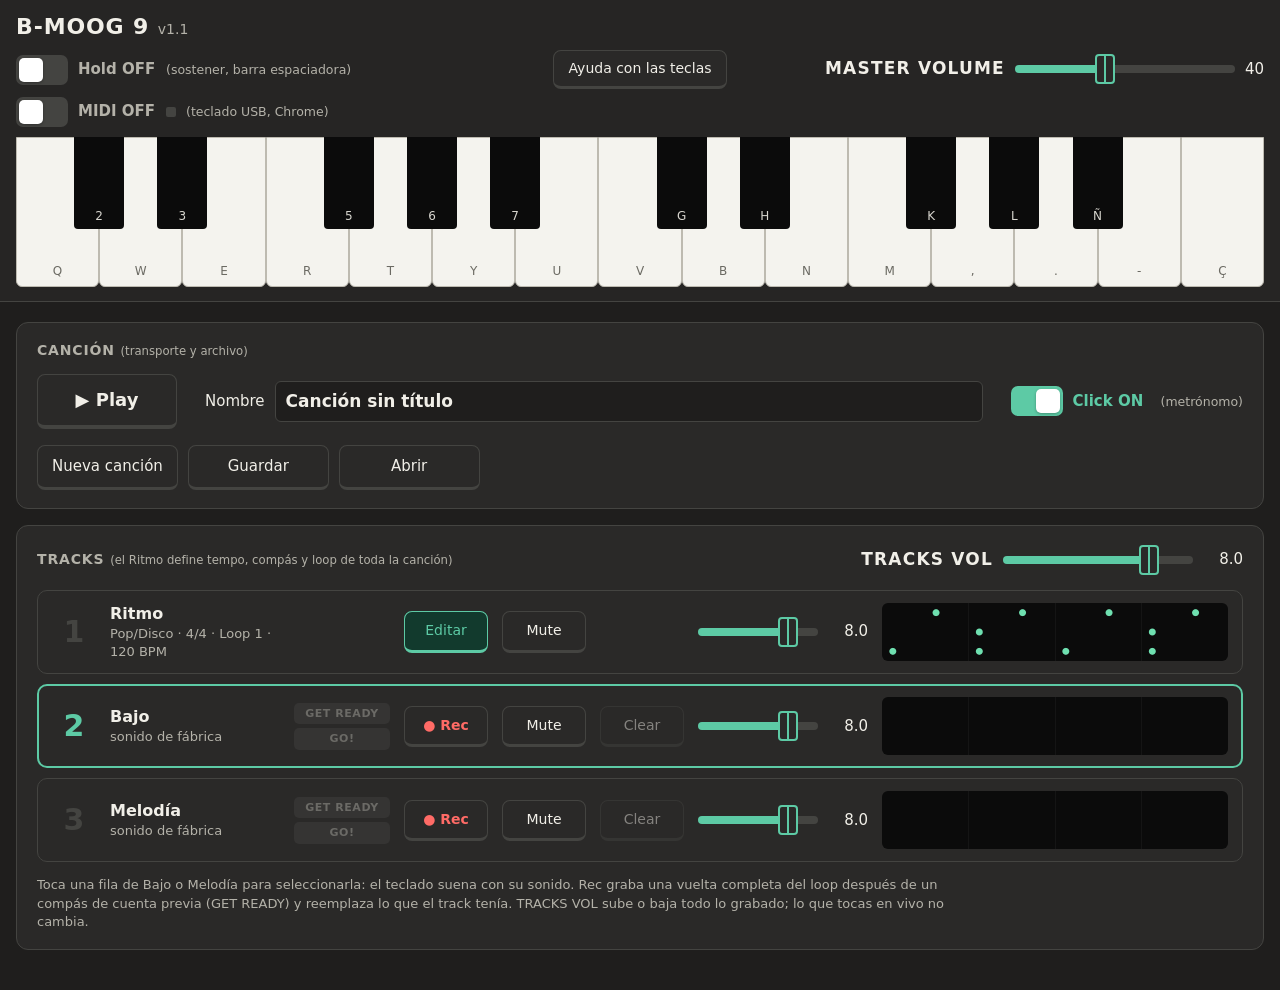
==== b-moog-9/index.html @ 2b8de935 "B-MOOG 9 versión 1.1: grabar una canción con ritmo, bajo y melodía Primer sinte con la arquitectura " ====
<!doctype html>
<html lang="es">
<head>
<meta charset="utf-8">
<meta name="viewport" content="width=device-width,initial-scale=1">
<title>B-MOOG 9</title>
<link rel="stylesheet" href="style.css">
<script type="module" src="main.js"></script>
</head>
<body>

<header class="top">
  <div class="wrap">
    <div class="toprow">
      <div class="tl">
        <h1>B-MOOG 9 <small>v1.1</small></h1>
        <div class="ctl">
          <button type="button" class="tgl" id="holdsw" role="switch" aria-checked="false" aria-label="Hold"><span class="knobdot"></span></button>
          <span class="rlab" id="holdlab">Hold OFF</span>
          <small>(sostener, barra espaciadora)</small>
        </div>
        <div class="ctl">
          <button type="button" class="tgl" id="midisw" role="switch" aria-checked="false" aria-label="MIDI"><span class="knobdot"></span></button>
          <span class="rlab" id="midilab">MIDI OFF</span>
          <i class="mled" id="mled"></i>
          <small id="midist">(teclado USB, Chrome)</small>
        </div>
      </div>
      <button type="button" class="helpbtn" id="helpbtn">Ayuda con las teclas</button>
      <label class="ctl vctl">
        <span class="mvl">MASTER VOLUME</span>
        <input type="range" id="master" min="0" max="100" step="1" value="40">
        <span class="kv" id="mastero">40</span>
      </label>
    </div>
    <div class="kb" id="kb"></div>
  </div>
</header>

<main class="wrap">

  <div class="pane" id="paneSong">
    <section class="sec">
      <h2>CANCIÓN <small>(transporte y archivo)</small></h2>
      <div class="transport">
        <button type="button" class="playbtn" data-play>&#9654; Play</button>
        <label class="songname">Nombre <input type="text" id="songname" maxlength="80" autocomplete="off"></label>
        <div class="ctl">
          <button type="button" class="tgl on" id="clicksw" role="switch" aria-checked="true" aria-label="Click"><span class="knobdot"></span></button>
          <span class="rlab on" id="clicklab">Click ON</span>
          <small>(metrónomo)</small>
        </div>
        <div class="files">
          <button type="button" id="newsong">Nueva canción</button>
          <button type="button" id="save">Guardar</button>
          <button type="button" id="open">Abrir</button>
        </div>
        <input type="file" id="openfile" accept=".json,application/json" hidden>
      </div>
    </section>

    <section class="sec">
      <div class="sechead">
        <h2>TRACKS <small>(el Ritmo define tempo, compás y loop de toda la canción)</small></h2>
        <label class="ctl">
          <span class="mvl">TRACKS VOL</span>
          <span class="mrange"><input type="range" id="tracksvol" min="0" max="10" step="0.1" value="8"><span class="kv" id="tracksvolo">8.0</span></span>
        </label>
      </div>
      <div class="tracks" id="tracks"></div>
      <p class="note">Toca una fila de Bajo o Melodía para seleccionarla: el teclado suena con su sonido. Rec graba una vuelta completa del loop después de un compás de cuenta previa (GET READY) y reemplaza lo que el track tenía. TRACKS VOL sube o baja todo lo grabado; lo que tocas en vivo no cambia.</p>
    </section>
  </div>

  <div class="pane" id="paneRhythm" hidden>
    <div class="panehead">
      <button type="button" id="back">&#8592; Volver a la canción</button>
      <div class="panename">Ritmo</div>
      <span class="sp"></span>
      <button type="button" class="playbtn" data-play>&#9654; Play</button>
    </div>
    <section class="sec">
      <h2>DRUM BOX <small>(caja de ritmos)</small></h2>
      <div class="dtop">
        <div id="tempoKnob"></div>
        <div id="meterSel"></div>
        <div id="loopSel"></div>
        <label class="dmast">
          <span class="mvl">DRUMS VOL</span>
          <span class="mrange"><input type="range" id="drumsvol" min="0" max="10" step="0.1" value="8"><span class="kv" id="drumsvolo">8.0</span></span>
        </label>
      </div>
      <div class="presets" id="presets"></div>
      <div class="dgrid" id="dgrid"></div>
      <p class="note">Toca un paso para encenderlo o apagarlo. El compás (Meter) y el Loop valen para toda la canción: si cambias el compás cuando Bajo o Melodía tienen notas, primero te pregunta.</p>
    </section>
  </div>

</main>

<div class="modal" id="help" hidden>
  <div class="mbox" role="dialog" aria-modal="true" aria-labelledby="helpt">
    <h2 id="helpt">Teclas del computador</h2>
    <table>
      <tr><td>Primera octava, blancas</td><td><kbd>Q</kbd><kbd>W</kbd><kbd>E</kbd><kbd>R</kbd><kbd>T</kbd><kbd>Y</kbd><kbd>U</kbd></td></tr>
      <tr><td>Primera octava, negras</td><td><kbd>2</kbd><kbd>3</kbd><kbd>5</kbd><kbd>6</kbd><kbd>7</kbd></td></tr>
      <tr><td>Segunda octava, blancas</td><td><kbd>V</kbd><kbd>B</kbd><kbd>N</kbd><kbd>M</kbd><kbd>,</kbd><kbd>.</kbd><kbd>-</kbd></td></tr>
      <tr><td>Segunda octava, negras</td><td><kbd>G</kbd><kbd>H</kbd><kbd>K</kbd><kbd>L</kbd><kbd>Ñ</kbd></td></tr>
      <tr><td>Último Do</td><td><kbd>Ç</kbd></td></tr>
      <tr><td>Hold (sostener)</td><td><kbd>Barra espaciadora</kbd></td></tr>
    </table>
    <p>Con Hold encendido, la tecla que tocas queda sonando hasta que la vuelves a tocar: sirve para afinar un sonido. Se pueden tocar acordes de hasta 8 notas.</p>
    <p><b>Teclado MIDI:</b> conecta el teclado por USB, abre esta página en Chrome y enciende MIDI. Con MIDI encendido, el teclado de la pantalla muestra las 61 teclas, tocar más fuerte suena más fuerte y el pedal sostiene. Si el teclado no responde, <a href="../pruebas/midi.html" target="_blank" rel="noopener">prueba la conexión</a>.</p>
    <div class="mbtns"><button type="button" id="helpx">Cerrar</button></div>
  </div>
</div>

<div class="modal" id="dialog" hidden>
  <div class="mbox" role="dialog" aria-modal="true" aria-labelledby="dlgt">
    <h2 id="dlgt"></h2>
    <p class="lead" id="dlgp"></p>
    <div class="mbtns" id="dlgb"></div>
  </div>
</div>

<div class="flash" id="flash" role="status" aria-live="polite" hidden></div>

</body>
</html>
---- b-moog-9/style.css ----
/* B-MOOG 9. Tonos oscuros forzados para todos, como el resto de Brymoog.
   Verde (--on) = encendido. Naranja solo para destacar dentro de las pantallas. */

:root {
  --bg: #1f1e1d;
  --bar: #262524;
  --card: #2a2928;
  --tx: #f1efe8;
  --mut: #b4b2a9;
  --bd: #444441;
  --on: #5dcaa5;
  --onbg: #123a2d;
  --hl: #ffab7a;
  --rec: #e5322d;
  --ready: #f08a24;
  --screen: #0b0b0b;
  --grid: rgba(255, 255, 255, 0.09);
  --grid2: rgba(255, 255, 255, 0.22);
  --note: #6fe0b0;
  color-scheme: dark;
}

* { box-sizing: border-box; }

body {
  margin: 0;
  background: var(--bg);
  color: var(--tx);
  font: 15px/1.4 system-ui, -apple-system, sans-serif;
}

[hidden] { display: none !important; }

.wrap {
  max-width: 1440px;
  margin: 0 auto;
  padding-left: max(16px, env(safe-area-inset-left, 0px));
  padding-right: max(16px, env(safe-area-inset-right, 0px));
}

h1 { font-size: 22px; font-weight: 600; letter-spacing: 0.04em; margin: 0; }
h1 small { font-size: 14px; font-weight: 400; color: var(--mut); letter-spacing: 0; }
small { color: var(--mut); }

/* Botones */

button {
  font: inherit;
  padding: 10px 14px;
  border-radius: 8px;
  border: 1px solid var(--bd);
  border-bottom-width: 3px;
  background: var(--card);
  color: var(--tx);
  cursor: pointer;
  text-align: center;
}
button.on { background: var(--onbg); border-color: var(--on); color: var(--on); }
button:disabled { opacity: 0.45; cursor: default; }
button:focus-visible, input:focus-visible, [tabindex]:focus-visible { outline: 2px solid var(--on); outline-offset: 2px; }

.playbtn {
  min-width: 140px;
  padding: 12px 18px;
  font-size: 18px;
  font-weight: 700;
  border-bottom-width: 4px;
}
.playbtn.on { border-bottom-width: 2px; transform: translateY(2px); }

/* Switches tipo iOS, con su estado escrito al lado */

.ctl { display: flex; align-items: center; gap: 10px; }
.tgl {
  position: relative;
  flex: none;
  width: 52px;
  height: 30px;
  padding: 0;
  border: 0;
  border-radius: 7px;
  background: var(--bd);
  transition: background 0.2s;
}
.tgl.on { background: var(--on); }
.knobdot {
  position: absolute;
  top: 3px;
  left: 3px;
  width: 24px;
  height: 24px;
  border-radius: 5px;
  background: #fff;
  box-shadow: 0 1px 3px rgba(0, 0, 0, 0.3);
  transition: transform 0.2s;
}
.tgl.on .knobdot { transform: translateX(22px); }
.rlab { min-width: 78px; font-weight: 600; color: var(--mut); }
.rlab.on { color: var(--on); }

.mled { flex: none; width: 10px; height: 10px; border-radius: 2px; background: var(--bd); }
.mled.on { background: var(--onbg); border: 1px solid var(--on); }
.mled.hit { background: var(--on); box-shadow: 0 0 8px var(--on); }

/* Sliders: control cuadrado y relleno verde hasta su posición (--p) */

input[type=range] {
  -webkit-appearance: none;
  appearance: none;
  width: 100%;
  height: 32px;
  margin: 0;
  background: transparent;
  cursor: pointer;
}
input[type=range]::-webkit-slider-runnable-track {
  height: 8px;
  border-radius: 4px;
  background: linear-gradient(to right, var(--on) var(--p, 0%), var(--bd) var(--p, 0%));
}
input[type=range]::-moz-range-track {
  height: 8px;
  border-radius: 4px;
  background: linear-gradient(to right, var(--on) var(--p, 0%), var(--bd) var(--p, 0%));
}
input[type=range]::-webkit-slider-thumb {
  -webkit-appearance: none;
  width: 20px;
  height: 30px;
  margin-top: -11px;
  border-radius: 4px;
  border: 2px solid var(--on);
  background: linear-gradient(to right, transparent 42%, var(--on) 42% 58%, transparent 58%), var(--card);
}
input[type=range]::-moz-range-thumb {
  width: 16px;
  height: 26px;
  border-radius: 4px;
  border: 2px solid var(--on);
  background: linear-gradient(to right, transparent 42%, var(--on) 42% 58%, transparent 58%), var(--card);
}

.mvl { font-size: 17px; font-weight: 700; letter-spacing: 0.07em; }
.mrange { display: grid; grid-template-columns: minmax(0, 1fr) 40px; align-items: center; gap: 10px; }
.kv { font-variant-numeric: tabular-nums; text-align: right; }

/* Barra superior: nombre, Hold y MIDI a la izquierda; ayuda al centro; MASTER VOLUME a la derecha */

.top {
  position: sticky;
  top: env(safe-area-inset-top, 0px);
  z-index: 20;
  background: var(--bar);
  border-bottom: 1px solid var(--bd);
  padding-block: 12px 14px;
}
.toprow {
  display: grid;
  grid-template-columns: 1fr auto 1fr;
  align-items: center;
  gap: 12px 28px;
  margin-bottom: 10px;
}
.toprow .tl { display: flex; flex-wrap: wrap; align-items: center; gap: 12px 28px; }
.toprow .vctl { justify-self: end; }
.toprow .vctl input { width: 220px; }
.helpbtn { padding: 8px 14px; font-size: 14px; }
@media (max-width: 900px) {
  .toprow { grid-template-columns: 1fr auto; }
  .toprow .vctl { grid-column: 1 / -1; justify-self: start; }
}

/* Teclado: teclas blancas reales que se pintan completas de verde al sonar */

.kb { position: relative; height: 150px; user-select: none; -webkit-user-select: none; touch-action: none; }
.w, .b {
  position: absolute;
  top: 0;
  display: flex;
  align-items: flex-end;
  justify-content: center;
  font-size: 12px;
  cursor: pointer;
}
.w {
  height: 150px;
  padding-bottom: 6px;
  border: 1px solid #bdbab0;
  border-radius: 0 0 6px 6px;
  background: #f4f3ee;
  color: #6b6a63;
}
.b {
  z-index: 2;
  height: 92px;
  padding-bottom: 4px;
  border-radius: 0 0 4px 4px;
  background: #0b0b0b;
  color: #d8d6cf;
}
.w.cur { background: #5dcaa5; color: #0b2a20; border-color: #3fb58c; }
.b.cur { background: #3fb58c; color: #0b2a20; }

/* Pantallas y secciones */

main { display: block; padding-block: 20px 40px; }
.pane { display: flex; flex-direction: column; gap: 16px; }
.sec { background: var(--card); border: 1px solid var(--bd); border-radius: 12px; padding: 18px 20px; min-width: 0; }
.sec h2 { font-size: 14px; font-weight: 600; letter-spacing: 0.06em; margin: 0 0 14px; color: var(--mut); }
.sec h2 small { font-weight: 400; letter-spacing: 0; }
.note { font-size: 13px; color: var(--mut); margin: 14px 0 0; max-width: 110ch; }

.transport { display: flex; flex-wrap: wrap; align-items: center; gap: 16px 28px; }
.songname { display: flex; align-items: center; gap: 10px; flex: 1 1 260px; }
.songname input {
  flex: 1;
  min-width: 0;
  font: inherit;
  font-size: 17px;
  font-weight: 600;
  padding: 8px 10px;
  border: 1px solid var(--bd);
  border-radius: 6px;
  background: var(--bg);
  color: var(--tx);
}
.files { display: grid; grid-template-columns: repeat(3, minmax(0, 1fr)); gap: 10px; }
.files button { white-space: nowrap; }

.sechead { display: flex; flex-wrap: wrap; align-items: center; justify-content: space-between; gap: 12px 24px; margin-bottom: 14px; }
.sechead h2 { margin: 0; }
.sechead .ctl .mrange { width: 240px; }

/* Tracks */

.tracks { display: flex; flex-direction: column; gap: 10px; }
.lrow {
  display: grid;
  grid-template-columns: 44px 170px 96px repeat(3, 84px) 170px minmax(0, 1fr);
  align-items: center;
  gap: 14px;
  padding: 12px 14px;
  border: 1px solid var(--bd);
  border-radius: 10px;
  background: var(--card);
}
.lrow.pick { cursor: pointer; }
.lrow.sel { border: 2px solid var(--on); padding: 11px 13px; }
.lnum { font-size: 30px; font-weight: 700; color: var(--bd); text-align: center; }
.lrow.sel .lnum { color: var(--on); }
.lname { font-size: 16px; font-weight: 600; }
.lname small { display: block; font-size: 13px; font-weight: 400; }
.lrow button { padding: 9px 10px; font-size: 14px; }
.lrow .recb { color: #ff6b66; font-weight: 700; }
.lrow .recb.on { background: var(--rec); color: #fff; border-color: var(--rec); }
.lrow .muteb.on { background: #4a4a48; color: var(--tx); border-color: var(--bd); }
.lamps { display: flex; flex-direction: column; gap: 4px; }
.lamp {
  padding: 3px 8px;
  border-radius: 5px;
  font-size: 11px;
  font-weight: 800;
  letter-spacing: 0.05em;
  text-align: center;
  background: #353433;
  color: #6b6a66;
}
.lamp.ready.lit { background: var(--ready); color: #1b0f00; box-shadow: 0 0 10px 1px rgba(240, 138, 36, 0.8); }
.lamp.go.lit { background: var(--rec); color: #fff; box-shadow: 0 0 12px 2px rgba(229, 50, 45, 0.85); }
.roll { display: block; width: 100%; height: 58px; border-radius: 6px; background: var(--screen); }
@media (max-width: 1100px) {
  .lrow { grid-template-columns: 44px minmax(0, 1fr) repeat(3, auto); }
  .lrow .lamps, .lrow .mrange, .lrow .roll { grid-column: 1 / -1; }
  .lrow .lamps { flex-direction: row; }
}

/* Pantalla del Ritmo */

.panehead {
  display: flex;
  flex-wrap: wrap;
  align-items: center;
  gap: 12px 16px;
  padding: 14px 18px;
  border: 2px solid var(--on);
  border-radius: 12px;
  background: var(--card);
}
.panehead .panename { font-size: 18px; }
.panehead .sp { flex: 1; }
.panehead .playbtn { min-width: 120px; padding: 10px 14px; font-size: 16px; }

.dtop { display: flex; flex-wrap: wrap; align-items: center; gap: 16px 34px; margin-bottom: 18px; }
.dtop .dmast { display: flex; align-items: center; gap: 12px; margin-left: auto; }
.dtop .dmast .mrange { width: 220px; }

/* Perilla continua (Tempo) */

.kn { display: grid; grid-template-columns: auto auto; column-gap: 12px; align-items: center; }
.knob { grid-row: 1 / 3; width: 78px; height: 78px; cursor: ns-resize; touch-action: none; border-radius: 50%; }
.knob svg { display: block; width: 100%; height: 100%; }
.ktrack { fill: none; stroke: var(--bd); stroke-width: 7; stroke-linecap: round; }
.karc { fill: none; stroke: var(--on); stroke-width: 7; stroke-linecap: round; }
.kbody { fill: var(--card); stroke: var(--bd); stroke-width: 2; }
.kptr { stroke: var(--tx); stroke-width: 5; stroke-linecap: round; }
.kl { align-self: end; }
.kl small { display: block; font-size: 13px; }
.kn .kv { align-self: start; text-align: left; color: var(--mut); }

/* Selector giratorio (Meter, Loop) */

.rotary { display: grid; grid-template-columns: auto auto; column-gap: 6px; align-items: center; }
.rsel { width: 120px; height: 100px; cursor: ns-resize; touch-action: none; border-radius: 10px; }
.rsel svg { display: block; width: 100%; height: 100%; overflow: visible; }
.rsel .tick { stroke: var(--bd); stroke-width: 2.5; stroke-linecap: round; }
.rsel .tick.on { stroke: var(--on); }
.rsel text { font-size: 13px; fill: var(--mut); cursor: pointer; font-variant-numeric: tabular-nums; }
.rsel text.on { fill: var(--on); font-weight: 700; }

/* Ritmos predefinidos y pasos */

.presets { display: grid; grid-template-columns: repeat(8, minmax(0, 1fr)); gap: 8px; margin-bottom: 18px; }
.presets button { padding: 10px 10px 8px; border-bottom-width: 4px; white-space: nowrap; }
.presets button small { display: block; font-size: 11px; }
.presets button.on { border-bottom-width: 2px; transform: translateY(2px); }
.presets button.on small { color: var(--on); }
@media (max-width: 1000px) { .presets { grid-template-columns: repeat(4, minmax(0, 1fr)); } }

.dgrid { display: flex; flex-direction: column; gap: 12px; }
.drow { display: grid; grid-template-columns: 120px 220px minmax(0, 1fr); gap: 18px; align-items: center; }
.dname { font-size: 16px; font-weight: 600; }
.dname small { display: block; font-size: 13px; font-weight: 400; }
.steps, .snum { display: grid; gap: 6px; }
.snum { font-size: 12px; color: var(--mut); text-align: center; font-variant-numeric: tabular-nums; }
.st { height: 46px; padding: 0; border-radius: 6px; }
.st.g2 { background: #323130; }
.st.on { background: var(--on); border-color: #3fb58c; }
.st.now { outline: 3px solid var(--hl); outline-offset: 1px; }
@media (max-width: 900px) {
  .drow { grid-template-columns: minmax(0, 1fr) 160px; }
  .drow .steps, .drow .snum { grid-column: 1 / -1; }
  .drow.head { display: none; }
}

/* Ventanas modales y avisos */

.modal {
  position: fixed;
  inset: 0;
  z-index: 50;
  display: flex;
  align-items: center;
  justify-content: center;
  padding: 16px;
  background: rgba(0, 0, 0, 0.5);
}
.mbox {
  width: 100%;
  max-width: 600px;
  max-height: 90vh;
  overflow: auto;
  padding: 22px 24px;
  border: 1px solid var(--bd);
  border-radius: 12px;
  background: var(--card);
}
.mbox h2 { font-size: 18px; font-weight: 600; margin: 0 0 14px; }
.mbox p { margin: 0 0 12px; color: var(--mut); line-height: 1.5; }
.mbox p.lead { color: var(--tx); font-size: 16px; }
.mbox table { width: 100%; border-collapse: collapse; }
.mbox td { padding: 9px 6px; border-top: 1px solid var(--bd); vertical-align: top; }
.mbox td:first-child { width: 42%; color: var(--mut); }
.mbox a { color: var(--on); }
kbd {
  display: inline-block;
  min-width: 24px;
  margin: 1px 2px;
  padding: 2px 6px;
  border: 1px solid var(--bd);
  border-bottom-width: 2px;
  border-radius: 5px;
  background: var(--bg);
  font: 13px ui-monospace, monospace;
  text-align: center;
}
.mbtns { display: flex; flex-wrap: wrap; gap: 10px; margin-top: 18px; }
.mbtns .warn { background: #5a1f1d; color: #ffb3b0; border-color: var(--rec); }

.flash {
  position: fixed;
  left: 50%;
  bottom: max(24px, env(safe-area-inset-bottom, 0px));
  z-index: 60;
  transform: translateX(-50%);
  padding: 10px 18px;
  border: 1px solid var(--on);
  border-radius: 8px;
  background: var(--onbg);
  color: var(--on);
  font-weight: 600;
}

@media (prefers-reduced-motion: reduce) {
  .tgl, .knobdot { transition: none; }
}
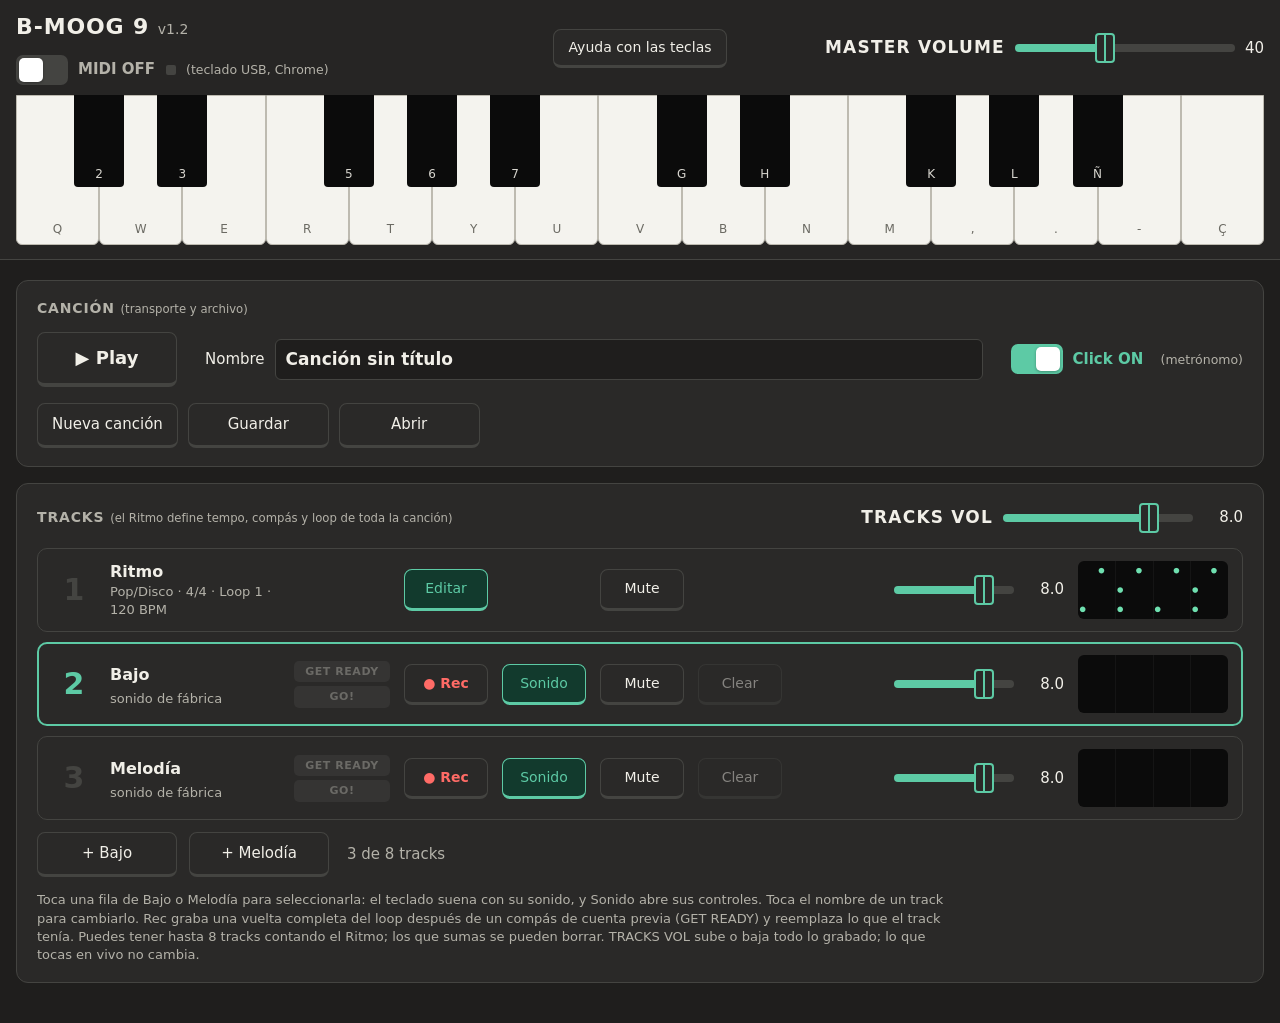
==== commit f8e57779: "M9 1.2: sonido por track, tracks extra y percusión adicional - Pantalla de Sonido por track (oscilad" ====
--- a/b-moog-9/index.html
+++ b/b-moog-9/index.html
@@ -4,8 +4,37 @@
 <meta charset="utf-8">
 <meta name="viewport" content="width=device-width,initial-scale=1">
 <title>B-MOOG 9</title>
-<link rel="stylesheet" href="style.css">
-<script type="module" src="main.js"></script>
+<script>
+  // Cada archivo se pide con la versión de la publicación (?v=...), para que el navegador no mezcle
+  // archivos nuevos con archivos viejos de su caché. La versión la pone el hub en la dirección
+  // (b-moog-9/index.html?v=1.1.2); abierto sin versión, se piden siempre frescos.
+  // Al agregar un módulo nuevo, sumarlo a MODULES.
+  (() => {
+    const VERSION = new URLSearchParams(location.search).get('v') || String(Date.now());
+    const MODULES = [
+      'main.js',
+      'audio/drums.js', 'audio/engine.js', 'audio/voice.js',
+      'input/keyboard.js', 'input/midi.js', 'input/notes.js', 'input/screen-keys.js',
+      'io/song-file.js',
+      'seq/clock.js', 'seq/player.js', 'seq/recorder.js',
+      'state/actions.js', 'state/song.js', 'state/sounds.js', 'state/view.js',
+      'ui/controls.js', 'ui/dialogs.js', 'ui/drum-box.js', 'ui/sound-editor.js', 'ui/topbar.js', 'ui/tracks.js',
+    ];
+    const at = (path) => new URL(path, location.href).href;
+    const map = { imports: {} };
+    for (const m of MODULES) map.imports[at(m)] = at(`${m}?v=${VERSION}`);
+    const importMap = document.createElement('script');
+    importMap.type = 'importmap';
+    importMap.textContent = JSON.stringify(map);
+    document.head.appendChild(importMap);
+    const css = document.createElement('link');
+    css.rel = 'stylesheet';
+    css.href = `style.css?v=${VERSION}`;
+    document.head.appendChild(css);
+  })();
+</script>
+<!-- Se importa en vez de usar src, para que main.js también pase por el mapa de versiones. -->
+<script type="module">import './main.js';</script>
 </head>
 <body>
 
@@ -13,12 +42,7 @@
   <div class="wrap">
     <div class="toprow">
       <div class="tl">
-        <h1>B-MOOG 9 <small>v1.1</small></h1>
-        <div class="ctl">
-          <button type="button" class="tgl" id="holdsw" role="switch" aria-checked="false" aria-label="Hold"><span class="knobdot"></span></button>
-          <span class="rlab" id="holdlab">Hold OFF</span>
-          <small>(sostener, barra espaciadora)</small>
-        </div>
+        <h1>B-MOOG 9 <small>v1.2</small></h1>
         <div class="ctl">
           <button type="button" class="tgl" id="midisw" role="switch" aria-checked="false" aria-label="MIDI"><span class="knobdot"></span></button>
           <span class="rlab" id="midilab">MIDI OFF</span>
@@ -68,16 +92,20 @@
         </label>
       </div>
       <div class="tracks" id="tracks"></div>
-      <p class="note">Toca una fila de Bajo o Melodía para seleccionarla: el teclado suena con su sonido. Rec graba una vuelta completa del loop después de un compás de cuenta previa (GET READY) y reemplaza lo que el track tenía. TRACKS VOL sube o baja todo lo grabado; lo que tocas en vivo no cambia.</p>
+      <div class="addl" id="addl">
+        <button type="button" data-add="bass">+ Bajo</button>
+        <button type="button" data-add="lead">+ Melodía</button>
+        <span class="kv" id="tcount"></span>
+      </div>
+      <p class="note">Toca una fila de Bajo o Melodía para seleccionarla: el teclado suena con su sonido, y Sonido abre sus controles. Toca el nombre de un track para cambiarlo. Rec graba una vuelta completa del loop después de un compás de cuenta previa (GET READY) y reemplaza lo que el track tenía. Puedes tener hasta 8 tracks contando el Ritmo; los que sumas se pueden borrar. TRACKS VOL sube o baja todo lo grabado; lo que tocas en vivo no cambia.</p>
     </section>
   </div>
 
   <div class="pane" id="paneRhythm" hidden>
     <div class="panehead">
+      <button type="button" class="playbtn" data-play>&#9654; Play</button>
       <button type="button" id="back">&#8592; Volver a la canción</button>
       <div class="panename">Ritmo</div>
-      <span class="sp"></span>
-      <button type="button" class="playbtn" data-play>&#9654; Play</button>
     </div>
     <section class="sec">
       <h2>DRUM BOX <small>(caja de ritmos)</small></h2>
@@ -91,8 +119,65 @@
         </label>
       </div>
       <div class="presets" id="presets"></div>
+      <div class="dcopy" id="dcopy" hidden>
+        <span id="dcopytext"></span>
+        <button type="button" id="copybar">Copiar compás 1 a los demás</button>
+      </div>
       <div class="dgrid" id="dgrid"></div>
-      <p class="note">Toca un paso para encenderlo o apagarlo. El compás (Meter) y el Loop valen para toda la canción: si cambias el compás cuando Bajo o Melodía tienen notas, primero te pregunta.</p>
+      <div class="dadd" id="dadd"></div>
+      <p class="note">Toca un paso para encenderlo o apagarlo. Cada instrumento tiene un renglón por compás del Loop. Abajo puedes sumar instrumentos de percusión, hasta 12 filas, y repetirlos; Kick, Snare y Hi-hat siempre están. El compás (Meter) y el Loop valen para toda la canción: si cambias el compás cuando Bajo o Melodía tienen notas, primero te pregunta. Al bajar el Loop, los compases de más se ocultan pero no se borran.</p>
+    </section>
+  </div>
+
+  <div class="pane" id="paneSound" hidden>
+    <div class="panehead">
+      <button type="button" class="playbtn" data-play>&#9654; Play</button>
+      <button type="button" id="soundBack">&#8592; Volver a la canción</button>
+      <div class="panename">Sonido de <b id="soundName"></b></div>
+      <div class="ctl">
+        <button type="button" class="tgl" id="holdsw" role="switch" aria-checked="false" aria-label="Hold"><span class="knobdot"></span></button>
+        <span class="rlab" id="holdlab">Hold OFF</span>
+        <small>(sostener, barra espaciadora)</small>
+      </div>
+      <span class="sp"></span>
+      <button type="button" id="soundCopy">Copiar sonido de…</button>
+      <button type="button" id="soundReset">Sonido de fábrica</button>
+    </div>
+
+    <section class="sec">
+      <div class="ohead"><div class="obig">OSCILLATOR</div><h2>MIXER <small>(mezclador)</small></h2><h2>OSCILLATOR BANK <small>(banco de osciladores)</small></h2></div>
+      <div id="oscgrid"></div>
+      <p class="note">Range va en pies, como los tubos de órgano: cada paso es una octava y 8' es la afinación del teclado. LO es tan grave que se oye como pulsos. Frequency desafina respecto del oscilador 1: unos pocos cents lo engrosan, 700 cents es una quinta. El Minimoog tiene más formas de onda; aquí van cuatro.</p>
+    </section>
+
+    <section class="sec">
+      <h2>MODIFIERS <small>(modificadores)</small></h2>
+      <div class="mods">
+        <div class="mcol">
+          <h3>Filter <small>(filtro, low pass)</small></h3>
+          <canvas id="fc" class="mviz"></canvas>
+          <div class="faders" id="f-filter"></div>
+        </div>
+        <div class="mcol">
+          <h3>Filter Contour <small>(envolvente del filtro)</small></h3>
+          <canvas id="fe" class="mviz"></canvas>
+          <div class="faders f4" id="f-contour"></div>
+          <p class="relnote">Mueve el corte del filtro en cada nota: lo abre durante el ataque y lo deja en el nivel de Sustain. Amount es cuánto lo abre; en 0 no hace nada. Al soltar, el filtro vuelve a su lugar en el tiempo de Release.</p>
+        </div>
+        <div class="mcol">
+          <h3>Loudness Contour <small>(envolvente del volumen)</small></h3>
+          <canvas id="ec" class="mviz"></canvas>
+          <div class="faders f4" id="f-loudness"></div>
+          <p class="relnote">Release no existe como perilla en el Minimoog (allí lo resuelve el interruptor Decay). Aquí sirve para las dos envolventes.</p>
+        </div>
+      </div>
+      <p class="note">Con Hold encendido, deja una nota sonando y mueve los controles: los osciladores, el mixer y el filtro cambian en la nota que suena; las envolventes se oyen desde la nota siguiente. Sliders verticales: arrastra el control o haz clic en cualquier punto de la guía. Selectores giratorios: arrastra hacia arriba o abajo, o usa la rueda del mouse o las flechas. Doble clic vuelve al valor de fábrica.</p>
+    </section>
+
+    <section class="sec">
+      <h2>SCOPE <small>(visor: la onda y su envolvente en el tiempo)</small></h2>
+      <canvas id="scope" class="scope"></canvas>
+      <p class="note">Naranja: la envolvente, medida en tiempo real del sonido del sinte (sin la batería). Verde: la forma del oscilador 1, ralentizada para que se pueda ver. Lo nuevo entra por la derecha.</p>
     </section>
   </div>
 
@@ -107,9 +192,9 @@
       <tr><td>Segunda octava, blancas</td><td><kbd>V</kbd><kbd>B</kbd><kbd>N</kbd><kbd>M</kbd><kbd>,</kbd><kbd>.</kbd><kbd>-</kbd></td></tr>
       <tr><td>Segunda octava, negras</td><td><kbd>G</kbd><kbd>H</kbd><kbd>K</kbd><kbd>L</kbd><kbd>Ñ</kbd></td></tr>
       <tr><td>Último Do</td><td><kbd>Ç</kbd></td></tr>
-      <tr><td>Hold (sostener)</td><td><kbd>Barra espaciadora</kbd></td></tr>
+      <tr><td>Hold (sostener), en la pantalla de Sonido</td><td><kbd>Barra espaciadora</kbd></td></tr>
     </table>
-    <p>Con Hold encendido, la tecla que tocas queda sonando hasta que la vuelves a tocar: sirve para afinar un sonido. Se pueden tocar acordes de hasta 8 notas.</p>
+    <p>Hold está en la pantalla de Sonido de cada track. Con Hold encendido, la tecla que tocas queda sonando hasta que la vuelves a tocar: sirve para afinar un sonido. Al volver a la canción se apaga solo. Se pueden tocar acordes de hasta 8 notas.</p>
     <p><b>Teclado MIDI:</b> conecta el teclado por USB, abre esta página en Chrome y enciende MIDI. Con MIDI encendido, el teclado de la pantalla muestra las 61 teclas, tocar más fuerte suena más fuerte y el pedal sostiene. Si el teclado no responde, <a href="../pruebas/midi.html" target="_blank" rel="noopener">prueba la conexión</a>.</p>
     <div class="mbtns"><button type="button" id="helpx">Cerrar</button></div>
   </div>
